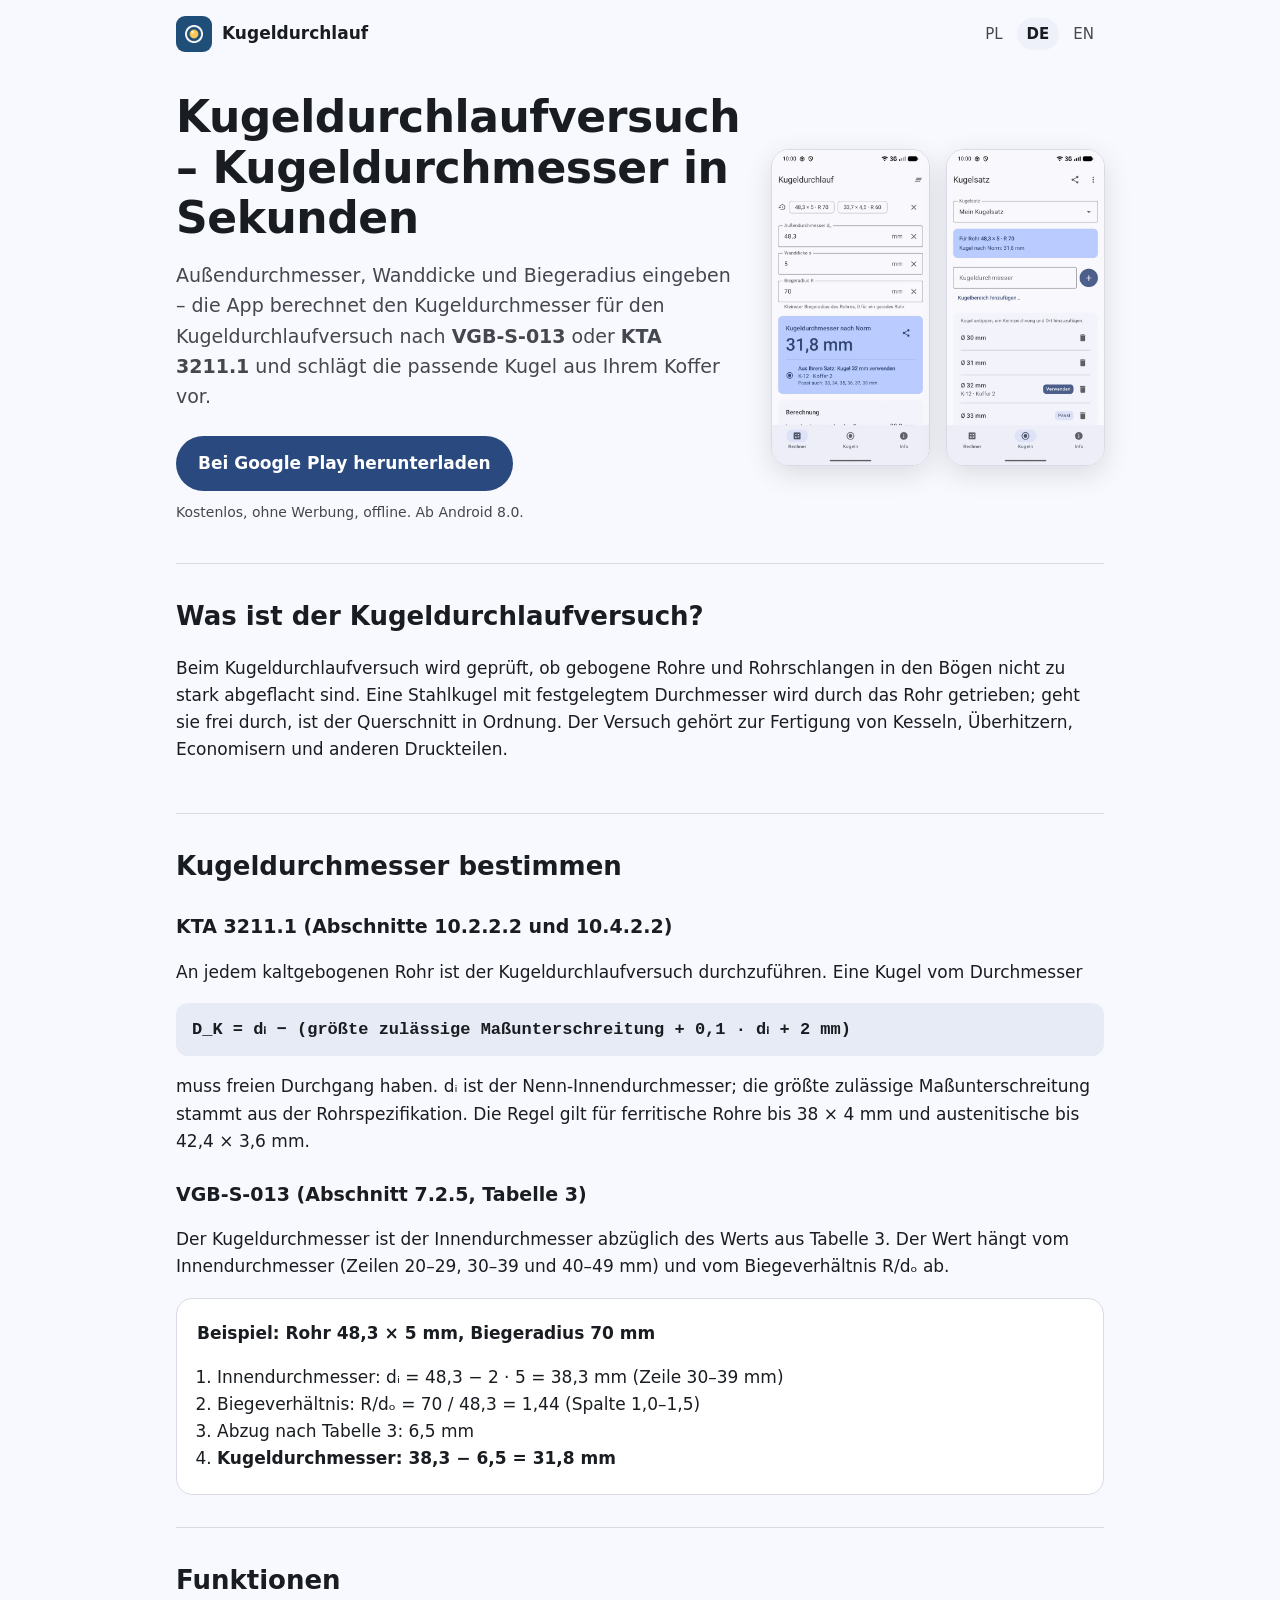
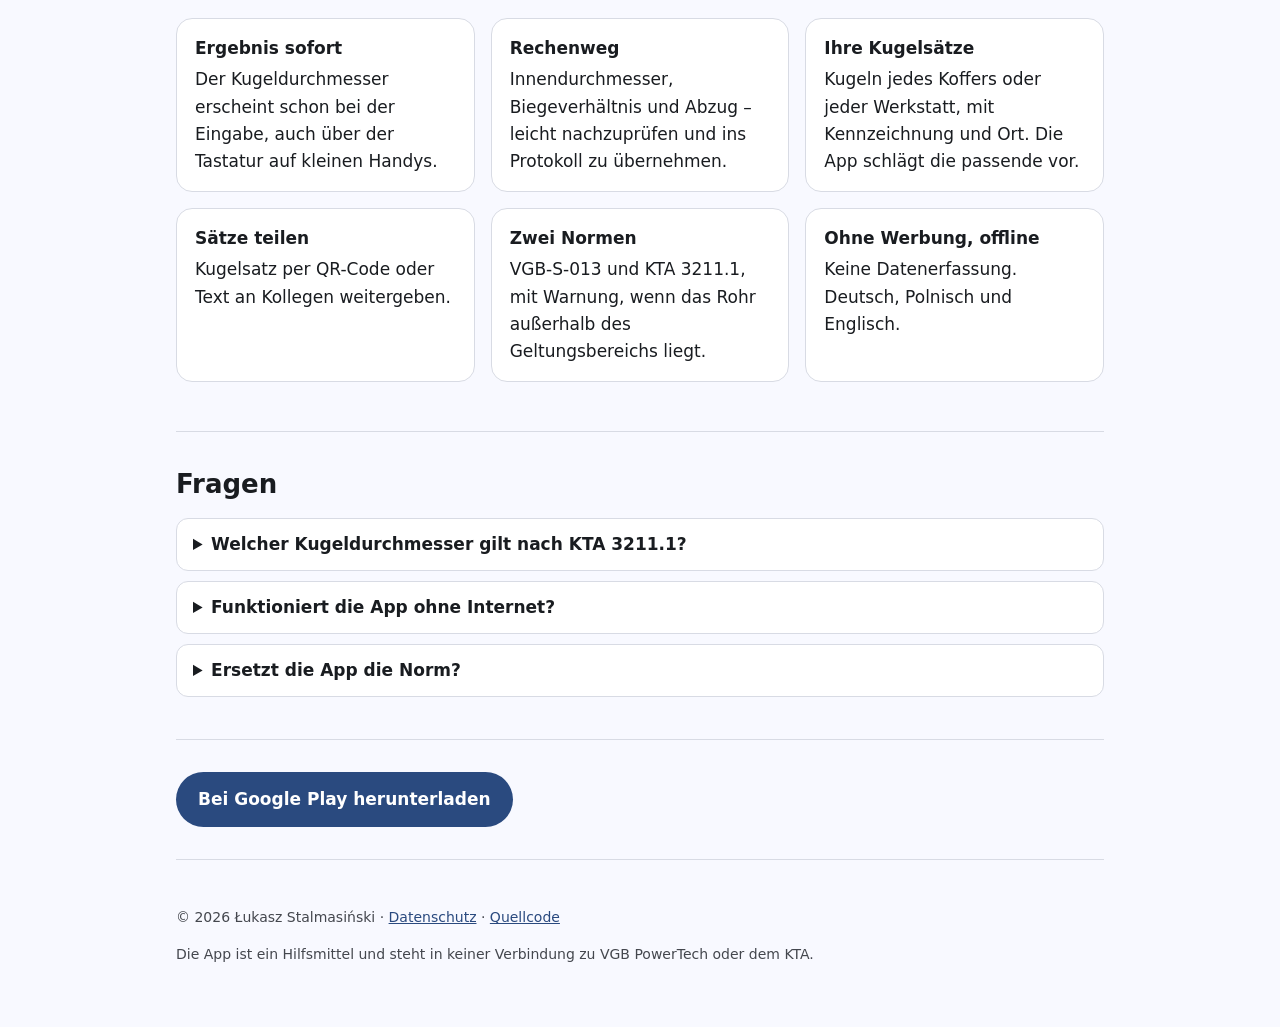
==== docs/de/index.html @ 420a9299 "Add a website about kulowanie / Kugeldurchlaufversuch in PL, DE and EN Almost nothing on the web exp" ====
<!doctype html>
<html lang="de">
<head>
  <meta charset="utf-8">
  <meta name="viewport" content="width=device-width, initial-scale=1">
  <title>Kugeldurchlaufversuch – Kugeldurchmesser berechnen (VGB-S-013, KTA 3211.1)</title>
  <meta name="description" content="Kugeldurchlaufversuch an gebogenen Rohren und Rohrschlangen: Kugeldurchmesser nach VGB-S-013 und KTA 3211.1 berechnen. Kostenlose Android-App, ohne Werbung, offline.">
  <link rel="canonical" href="https://lukaszstalmasinski.github.io/ball-passage-test/de/">
  <link rel="alternate" hreflang="pl" href="https://lukaszstalmasinski.github.io/ball-passage-test/">
  <link rel="alternate" hreflang="de" href="https://lukaszstalmasinski.github.io/ball-passage-test/de/">
  <link rel="alternate" hreflang="en" href="https://lukaszstalmasinski.github.io/ball-passage-test/en/">
  <link rel="alternate" hreflang="x-default" href="https://lukaszstalmasinski.github.io/ball-passage-test/en/">
  <meta property="og:title" content="Kugeldurchlaufversuch – Kugeldurchmesser berechnen">
  <meta property="og:description" content="Kugeldurchmesser für den Kugeldurchlaufversuch an Rohrbögen nach VGB-S-013 und KTA 3211.1. Kostenlose Android-App.">
  <meta property="og:type" content="website">
  <meta property="og:locale" content="de_DE">
  <meta property="og:image" content="https://lukaszstalmasinski.github.io/ball-passage-test/assets/de-result.webp">
  <link rel="icon" href="../assets/icon.png">
  <link rel="stylesheet" href="../assets/site.css">
  <script type="application/ld+json">
  {
    "@context": "https://schema.org",
    "@type": "SoftwareApplication",
    "name": "Kugeldurchlaufversuch Rechner",
    "operatingSystem": "Android",
    "applicationCategory": "BusinessApplication",
    "inLanguage": ["de", "pl", "en"],
    "offers": {"@type": "Offer", "price": "0", "priceCurrency": "EUR"},
    "url": "https://play.google.com/store/apps/details?id=pl.stalmasinski.ballpassage"
  }
  </script>
  <script type="application/ld+json">
  {
    "@context": "https://schema.org",
    "@type": "FAQPage",
    "mainEntity": [
      {"@type": "Question", "name": "Welcher Kugeldurchmesser gilt nach KTA 3211.1?",
       "acceptedAnswer": {"@type": "Answer", "text": "D_K = dᵢ − (größte zulässige Maßunterschreitung + 0,1·dᵢ + 2 mm), wobei dᵢ der Nenn-Innendurchmesser ist (KTA 3211.1, Abschnitte 10.2.2.2 und 10.4.2.2)."}},
      {"@type": "Question", "name": "Welche Kugel für ein Rohr 48,3 × 5 mm mit Biegeradius 70 mm?",
       "acceptedAnswer": {"@type": "Answer", "text": "Nach VGB-S-013: Innendurchmesser 38,3 mm, R/dₒ = 1,44, Abzug nach Tabelle 3 6,5 mm, also Kugeldurchmesser 31,8 mm."}},
      {"@type": "Question", "name": "Funktioniert die App ohne Internet?",
       "acceptedAnswer": {"@type": "Answer", "text": "Ja. Die App funktioniert vollständig offline, ohne Werbung und ohne Datenerfassung."}}
    ]
  }
  </script>
</head>
<body>
  <div class="wrap">
    <header class="top">
      <a class="brand" href="./"><img src="../assets/icon.png" alt="" width="36" height="36">Kugeldurchlauf</a>
      <nav class="lang" aria-label="Sprache">
        <a href="../" hreflang="pl" lang="pl">PL</a>
        <a href="./" aria-current="page" hreflang="de" lang="de">DE</a>
        <a href="../en/" hreflang="en" lang="en">EN</a>
      </nav>
    </header>

    <main>
      <div class="hero">
        <div>
          <h1>Kugeldurchlaufversuch – Kugeldurchmesser in Sekunden</h1>
          <p class="lead">Außendurchmesser, Wanddicke und Biegeradius eingeben – die App berechnet den Kugeldurchmesser für den Kugeldurchlaufversuch nach <strong>VGB-S-013</strong> oder <strong>KTA 3211.1</strong> und schlägt die passende Kugel aus Ihrem Koffer vor.</p>
          <a class="cta" href="https://play.google.com/store/apps/details?id=pl.stalmasinski.ballpassage&amp;hl=de">Bei Google Play herunterladen</a>
          <span class="cta-note">Kostenlos, ohne Werbung, offline. Ab Android 8.0.</span>
        </div>
        <div class="shots">
          <img src="../assets/de-result.webp" width="540" height="1080" alt="Ergebnis: Kugeldurchmesser 31,8 mm für Rohr 48,3 × 5, R 70">
          <img src="../assets/de-balls.webp" width="540" height="1080" alt="Kugelsatz mit Vorschlag, welche Kugel zu verwenden ist">
        </div>
      </div>

      <section>
        <h2>Was ist der Kugeldurchlaufversuch?</h2>
        <p>Beim Kugeldurchlaufversuch wird geprüft, ob gebogene Rohre und Rohrschlangen in den Bögen nicht zu stark abgeflacht sind. Eine Stahlkugel mit festgelegtem Durchmesser wird durch das Rohr getrieben; geht sie frei durch, ist der Querschnitt in Ordnung. Der Versuch gehört zur Fertigung von Kesseln, Überhitzern, Economisern und anderen Druckteilen.</p>
      </section>

      <section>
        <h2>Kugeldurchmesser bestimmen</h2>
        <h3>KTA 3211.1 (Abschnitte 10.2.2.2 und 10.4.2.2)</h3>
        <p>An jedem kaltgebogenen Rohr ist der Kugeldurchlaufversuch durchzuführen. Eine Kugel vom Durchmesser</p>
        <p class="formula">D_K = dᵢ − (größte zulässige Maßunterschreitung + 0,1 · dᵢ + 2 mm)</p>
        <p>muss freien Durchgang haben. dᵢ ist der Nenn-Innendurchmesser; die größte zulässige Maßunterschreitung stammt aus der Rohrspezifikation. Die Regel gilt für ferritische Rohre bis 38 × 4 mm und austenitische bis 42,4 × 3,6 mm.</p>
        <h3>VGB-S-013 (Abschnitt 7.2.5, Tabelle 3)</h3>
        <p>Der Kugeldurchmesser ist der Innendurchmesser abzüglich des Werts aus Tabelle 3. Der Wert hängt vom Innendurchmesser (Zeilen 20–29, 30–39 und 40–49 mm) und vom Biegeverhältnis R/dₒ ab.</p>
        <div class="example">
          <p><strong>Beispiel: Rohr 48,3 × 5 mm, Biegeradius 70 mm</strong></p>
          <ol>
            <li>Innendurchmesser: dᵢ = 48,3 − 2 · 5 = 38,3 mm (Zeile 30–39 mm)</li>
            <li>Biegeverhältnis: R/dₒ = 70 / 48,3 = 1,44 (Spalte 1,0–1,5)</li>
            <li>Abzug nach Tabelle 3: 6,5 mm</li>
            <li><strong>Kugeldurchmesser: 38,3 − 6,5 = 31,8 mm</strong></li>
          </ol>
        </div>
      </section>

      <section>
        <h2>Funktionen</h2>
        <ul class="features">
          <li><strong>Ergebnis sofort</strong>Der Kugeldurchmesser erscheint schon bei der Eingabe, auch über der Tastatur auf kleinen Handys.</li>
          <li><strong>Rechenweg</strong>Innendurchmesser, Biegeverhältnis und Abzug – leicht nachzuprüfen und ins Protokoll zu übernehmen.</li>
          <li><strong>Ihre Kugelsätze</strong>Kugeln jedes Koffers oder jeder Werkstatt, mit Kennzeichnung und Ort. Die App schlägt die passende vor.</li>
          <li><strong>Sätze teilen</strong>Kugelsatz per QR-Code oder Text an Kollegen weitergeben.</li>
          <li><strong>Zwei Normen</strong>VGB-S-013 und KTA 3211.1, mit Warnung, wenn das Rohr außerhalb des Geltungsbereichs liegt.</li>
          <li><strong>Ohne Werbung, offline</strong>Keine Datenerfassung. Deutsch, Polnisch und Englisch.</li>
        </ul>
      </section>

      <section>
        <h2>Fragen</h2>
        <details>
          <summary>Welcher Kugeldurchmesser gilt nach KTA 3211.1?</summary>
          <p>D_K = dᵢ − (größte zulässige Maßunterschreitung + 0,1 · dᵢ + 2 mm). Beispiel: Rohr 25 × 2,6 mm mit 0,5 mm Maßunterschreitung ergibt dᵢ = 19,8 mm und D_K = 15,32 mm.</p>
        </details>
        <details>
          <summary>Funktioniert die App ohne Internet?</summary>
          <p>Ja. Sie funktioniert vollständig offline, ohne Werbung und ohne Datenerfassung. Kugelsätze und letzte Rohre bleiben auf dem Gerät.</p>
        </details>
        <details>
          <summary>Ersetzt die App die Norm?</summary>
          <p>Nein. Sie ist ein Hilfsmittel – Ergebnisse immer mit der aktuellen Ausgabe der Norm und den Projektanforderungen prüfen.</p>
        </details>
      </section>

      <section>
        <a class="cta" href="https://play.google.com/store/apps/details?id=pl.stalmasinski.ballpassage&amp;hl=de">Bei Google Play herunterladen</a>
      </section>
    </main>

    <footer>
      <p>© 2026 Łukasz Stalmasiński · <a href="https://github.com/lukaszstalmasinski/ball-passage-test/blob/main/PRIVACY.md">Datenschutz</a> · <a href="https://github.com/lukaszstalmasinski/ball-passage-test">Quellcode</a></p>
      <p>Die App ist ein Hilfsmittel und steht in keiner Verbindung zu VGB PowerTech oder dem KTA.</p>
    </footer>
  </div>
</body>
</html>
---- docs/assets/site.css ----
:root {
  --bg: #f8f9ff;
  --surface: #ffffff;
  --surface-alt: #eef1fa;
  --text: #191c20;
  --muted: #44474e;
  --primary: #2a4a7f;
  --on-primary: #ffffff;
  --accent: #b9cbff;
  --border: #d8dbe4;
  --code-bg: #e7ebf5;
}

@media (prefers-color-scheme: dark) {
  :root {
    --bg: #111318;
    --surface: #1a1c21;
    --surface-alt: #22252c;
    --text: #e2e2e9;
    --muted: #c4c6d0;
    --primary: #aac7ff;
    --on-primary: #0a305f;
    --accent: #2a4a7f;
    --border: #33363e;
    --code-bg: #262a33;
  }
}

* { box-sizing: border-box; }

html { -webkit-text-size-adjust: 100%; }

body {
  margin: 0;
  background: var(--bg);
  color: var(--text);
  font: 17px/1.6 system-ui, -apple-system, "Segoe UI", Roboto, "Helvetica Neue", Arial, sans-serif;
}

a { color: var(--primary); }

.wrap { max-width: 960px; margin: 0 auto; padding: 0 16px; }

header.top {
  display: flex;
  align-items: center;
  justify-content: space-between;
  gap: 16px;
  padding: 16px 0;
}

.brand { display: flex; align-items: center; gap: 10px; font-weight: 600; color: var(--text); text-decoration: none; }
.brand img { width: 36px; height: 36px; border-radius: 9px; }

nav.lang { display: flex; gap: 4px; font-size: 15px; }
nav.lang a { padding: 4px 10px; border-radius: 999px; text-decoration: none; color: var(--muted); }
nav.lang a[aria-current="page"] { background: var(--surface-alt); color: var(--text); font-weight: 600; }

.hero {
  display: grid;
  grid-template-columns: 1.2fr 1fr;
  gap: 32px;
  align-items: center;
  padding: 24px 0 40px;
}

.hero h1 { font-size: clamp(30px, 5vw, 44px); line-height: 1.15; margin: 0 0 16px; letter-spacing: -0.01em; }
.hero p.lead { font-size: 19px; color: var(--muted); margin: 0 0 24px; }

.cta {
  display: inline-flex;
  align-items: center;
  gap: 10px;
  background: var(--primary);
  color: var(--on-primary);
  padding: 14px 22px;
  border-radius: 999px;
  font-weight: 600;
  text-decoration: none;
}
.cta:hover { filter: brightness(1.08); }
.cta-note { display: block; margin-top: 10px; font-size: 14px; color: var(--muted); }

.shots { display: flex; gap: 16px; justify-content: center; }
.shots img {
  width: 48%;
  max-width: 220px;
  height: auto;
  border-radius: 18px;
  border: 1px solid var(--border);
  box-shadow: 0 8px 28px rgba(0, 0, 0, 0.12);
}

section { padding: 32px 0; border-top: 1px solid var(--border); }
section h2 { font-size: 26px; margin: 0 0 12px; }
section h3 { font-size: 19px; margin: 24px 0 8px; }

.formula {
  background: var(--code-bg);
  border-radius: 12px;
  padding: 14px 16px;
  font: 600 17px/1.5 ui-monospace, "Cascadia Mono", Consolas, monospace;
  overflow-x: auto;
}

.example { background: var(--surface); border: 1px solid var(--border); border-radius: 16px; padding: 4px 20px; }
.example ol { padding-left: 20px; }

.features { display: grid; grid-template-columns: repeat(auto-fit, minmax(240px, 1fr)); gap: 16px; padding: 0; list-style: none; }
.features li { background: var(--surface); border: 1px solid var(--border); border-radius: 16px; padding: 16px 18px; }
.features strong { display: block; margin-bottom: 4px; }

details { background: var(--surface); border: 1px solid var(--border); border-radius: 12px; padding: 12px 16px; margin: 10px 0; }
summary { cursor: pointer; font-weight: 600; }

footer { padding: 32px 0 48px; color: var(--muted); font-size: 14px; border-top: 1px solid var(--border); }

@media (max-width: 720px) {
  .hero { grid-template-columns: 1fr; padding-top: 8px; }
  .shots img { width: 46%; }
}
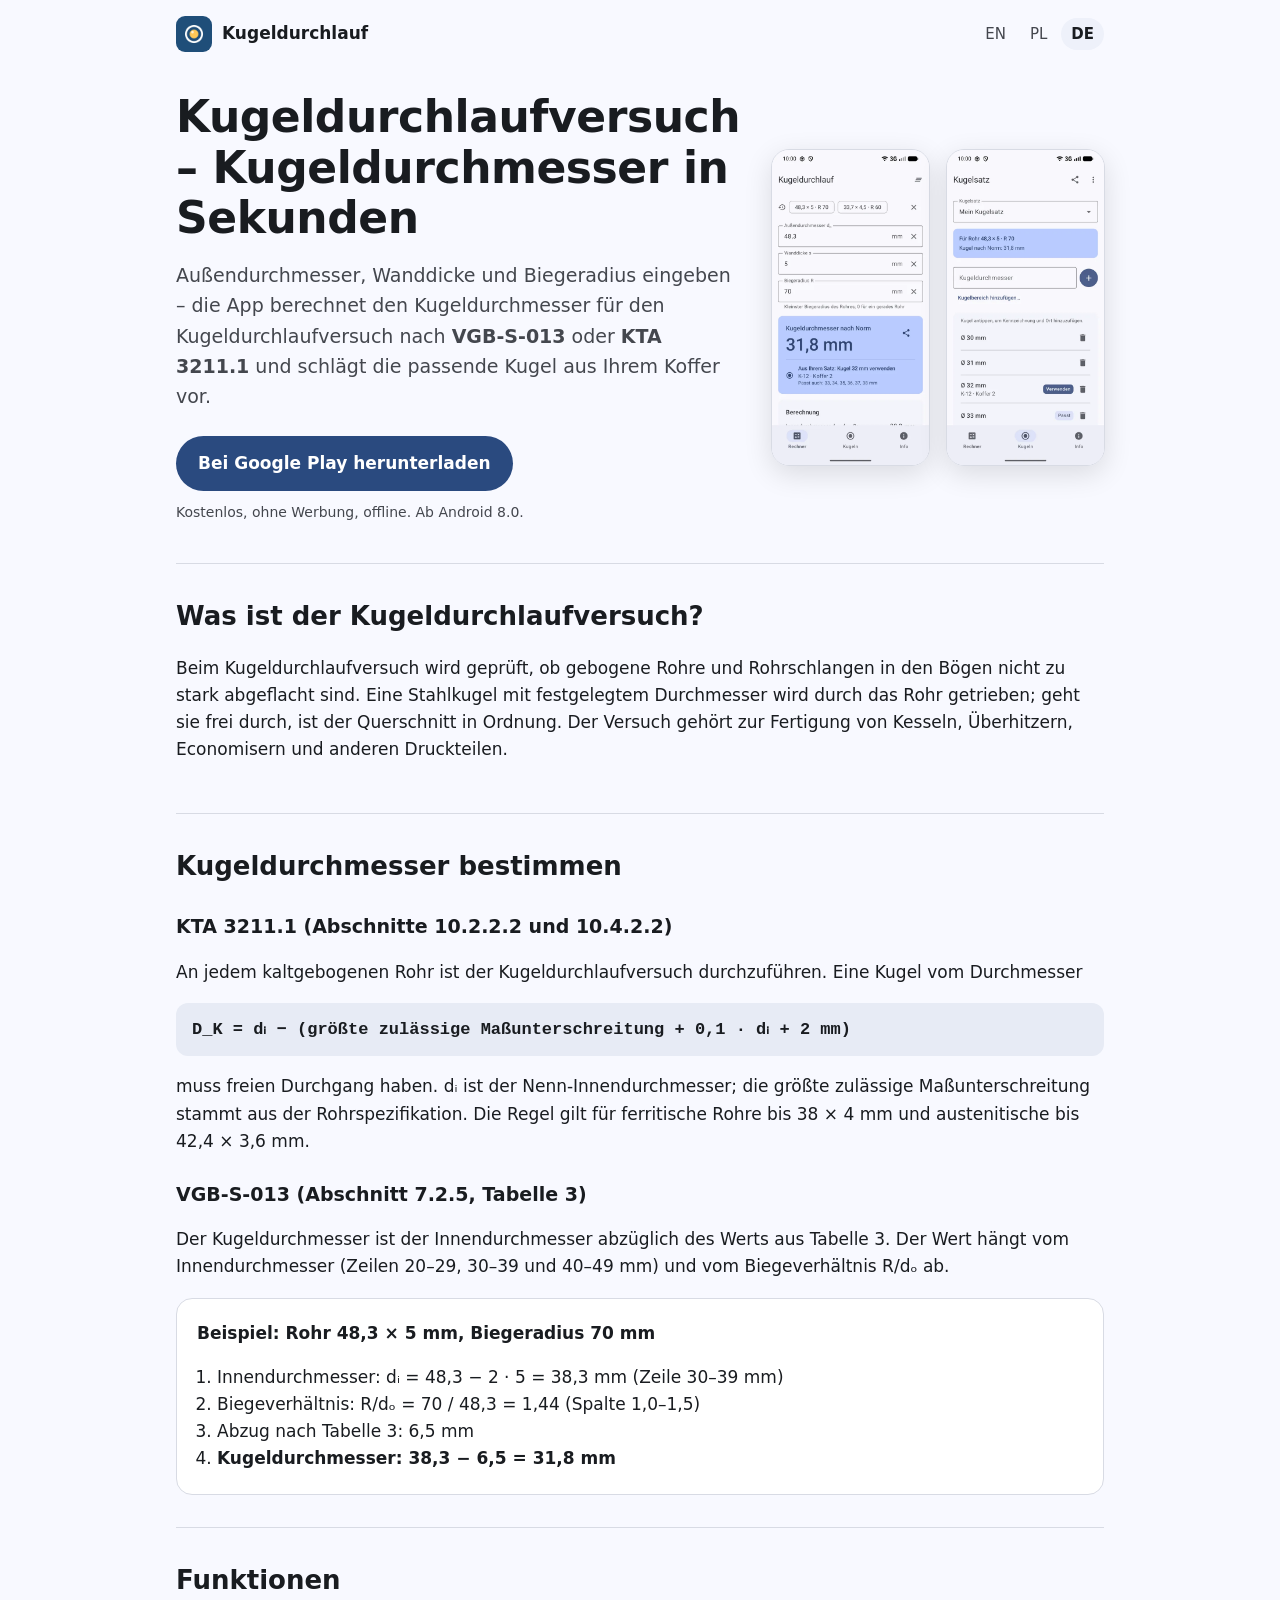
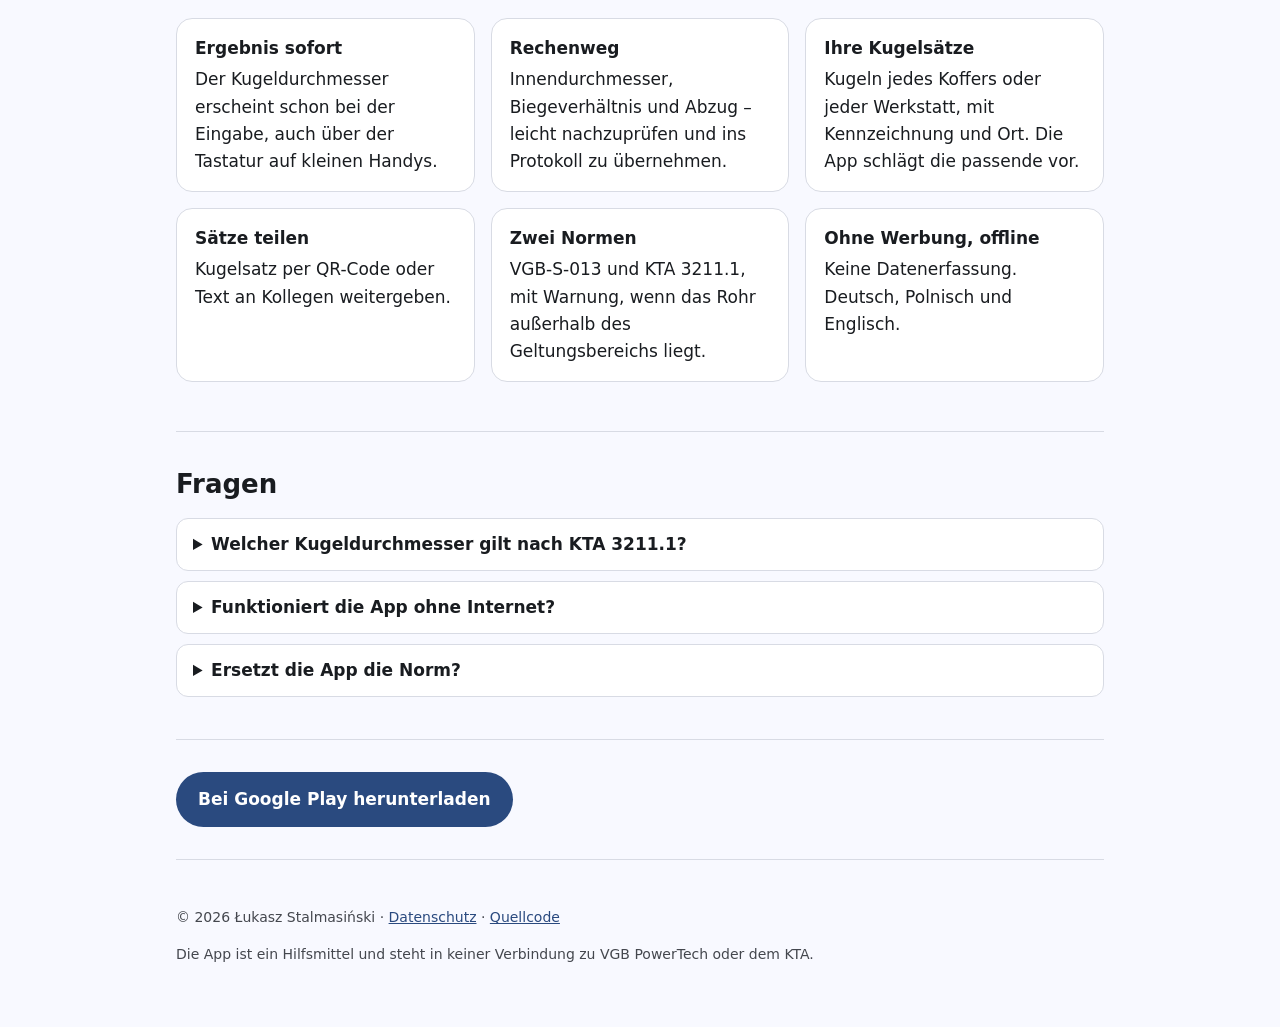
==== commit 01b8d0b8: "Make English the default page of the website The site root is now English, with Polish under /pl/ an" ====
--- a/docs/de/index.html
+++ b/docs/de/index.html
@@ -6,10 +6,10 @@
   <title>Kugeldurchlaufversuch – Kugeldurchmesser berechnen (VGB-S-013, KTA 3211.1)</title>
   <meta name="description" content="Kugeldurchlaufversuch an gebogenen Rohren und Rohrschlangen: Kugeldurchmesser nach VGB-S-013 und KTA 3211.1 berechnen. Kostenlose Android-App, ohne Werbung, offline.">
   <link rel="canonical" href="https://lukaszstalmasinski.github.io/ball-passage-test/de/">
-  <link rel="alternate" hreflang="pl" href="https://lukaszstalmasinski.github.io/ball-passage-test/">
+  <link rel="alternate" hreflang="en" href="https://lukaszstalmasinski.github.io/ball-passage-test/">
+  <link rel="alternate" hreflang="pl" href="https://lukaszstalmasinski.github.io/ball-passage-test/pl/">
   <link rel="alternate" hreflang="de" href="https://lukaszstalmasinski.github.io/ball-passage-test/de/">
-  <link rel="alternate" hreflang="en" href="https://lukaszstalmasinski.github.io/ball-passage-test/en/">
-  <link rel="alternate" hreflang="x-default" href="https://lukaszstalmasinski.github.io/ball-passage-test/en/">
+  <link rel="alternate" hreflang="x-default" href="https://lukaszstalmasinski.github.io/ball-passage-test/">
   <meta property="og:title" content="Kugeldurchlaufversuch – Kugeldurchmesser berechnen">
   <meta property="og:description" content="Kugeldurchmesser für den Kugeldurchlaufversuch an Rohrbögen nach VGB-S-013 und KTA 3211.1. Kostenlose Android-App.">
   <meta property="og:type" content="website">
@@ -49,9 +49,9 @@
     <header class="top">
       <a class="brand" href="./"><img src="../assets/icon.png" alt="" width="36" height="36">Kugeldurchlauf</a>
       <nav class="lang" aria-label="Sprache">
-        <a href="../" hreflang="pl" lang="pl">PL</a>
-        <a href="./" aria-current="page" hreflang="de" lang="de">DE</a>
-        <a href="../en/" hreflang="en" lang="en">EN</a>
+        <a href="../" hreflang="en" lang="en">EN</a>
+        <a href="../pl/" hreflang="pl" lang="pl">PL</a>
+        <a href="../de/" aria-current="page" hreflang="de" lang="de">DE</a>
       </nav>
     </header>
 
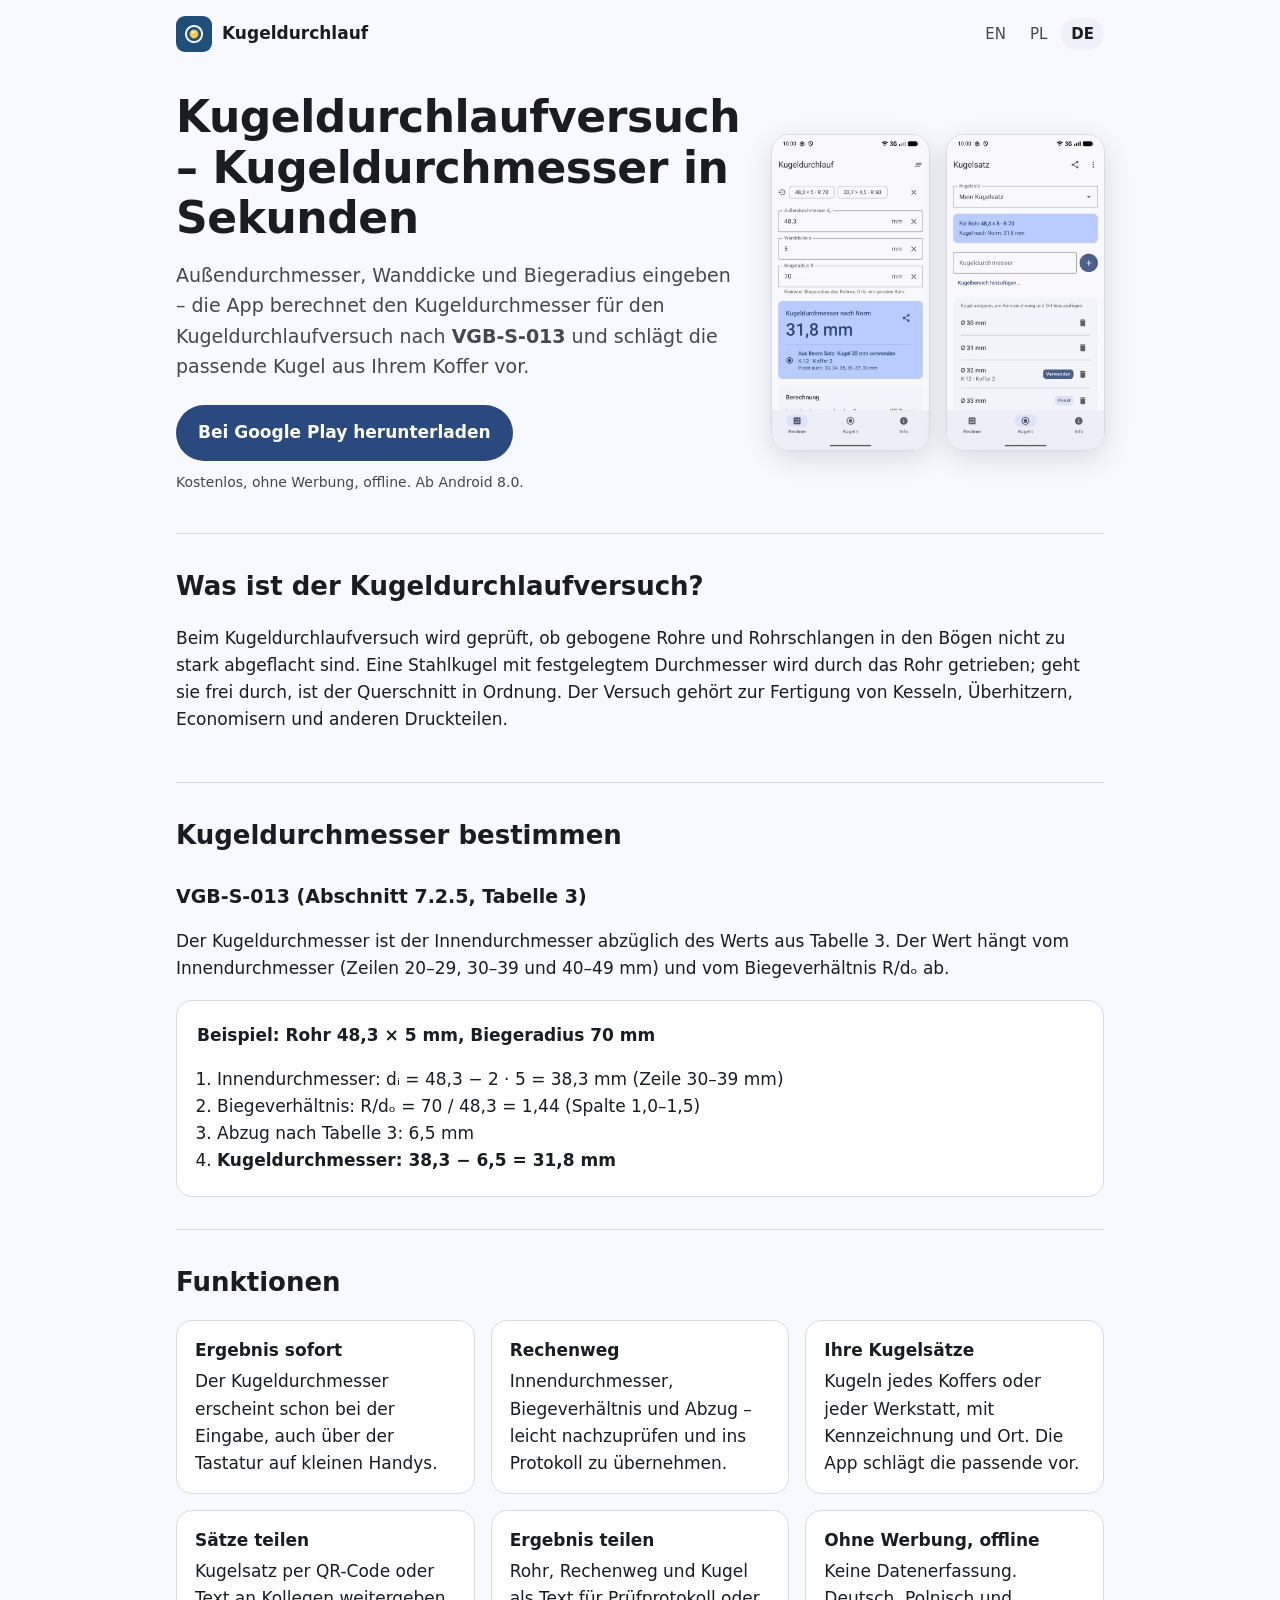
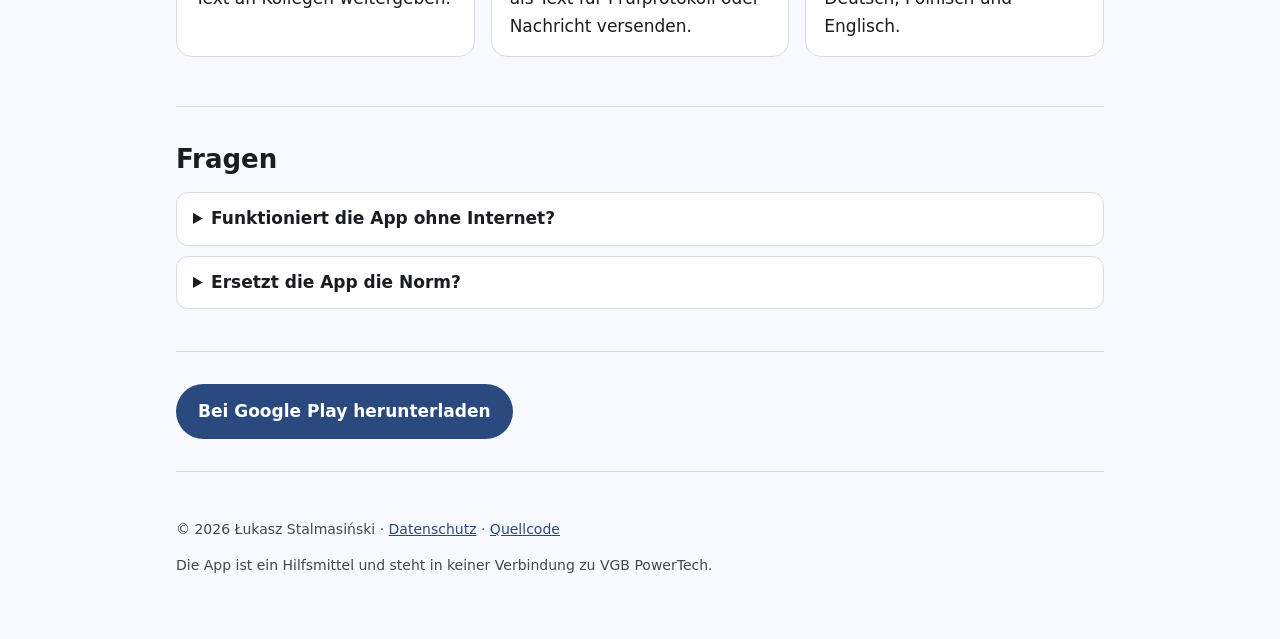
==== commit 98143baa: "Leave KTA 3211.1 out of the website The KTA 3211.1 mode is not going into the app for now, so the pa" ====
--- a/docs/de/index.html
+++ b/docs/de/index.html
@@ -3,15 +3,15 @@
 <head>
   <meta charset="utf-8">
   <meta name="viewport" content="width=device-width, initial-scale=1">
-  <title>Kugeldurchlaufversuch – Kugeldurchmesser berechnen (VGB-S-013, KTA 3211.1)</title>
-  <meta name="description" content="Kugeldurchlaufversuch an gebogenen Rohren und Rohrschlangen: Kugeldurchmesser nach VGB-S-013 und KTA 3211.1 berechnen. Kostenlose Android-App, ohne Werbung, offline.">
+  <title>Kugeldurchlaufversuch – Kugeldurchmesser berechnen (VGB-S-013)</title>
+  <meta name="description" content="Kugeldurchlaufversuch an gebogenen Rohren und Rohrschlangen: Kugeldurchmesser nach VGB-S-013, Tabelle 3 berechnen. Kostenlose Android-App, ohne Werbung, offline.">
   <link rel="canonical" href="https://lukaszstalmasinski.github.io/ball-passage-test/de/">
   <link rel="alternate" hreflang="en" href="https://lukaszstalmasinski.github.io/ball-passage-test/">
   <link rel="alternate" hreflang="pl" href="https://lukaszstalmasinski.github.io/ball-passage-test/pl/">
   <link rel="alternate" hreflang="de" href="https://lukaszstalmasinski.github.io/ball-passage-test/de/">
   <link rel="alternate" hreflang="x-default" href="https://lukaszstalmasinski.github.io/ball-passage-test/">
   <meta property="og:title" content="Kugeldurchlaufversuch – Kugeldurchmesser berechnen">
-  <meta property="og:description" content="Kugeldurchmesser für den Kugeldurchlaufversuch an Rohrbögen nach VGB-S-013 und KTA 3211.1. Kostenlose Android-App.">
+  <meta property="og:description" content="Kugeldurchmesser für den Kugeldurchlaufversuch an Rohrbögen nach VGB-S-013. Kostenlose Android-App.">
   <meta property="og:type" content="website">
   <meta property="og:locale" content="de_DE">
   <meta property="og:image" content="https://lukaszstalmasinski.github.io/ball-passage-test/assets/de-result.webp">
@@ -34,8 +34,6 @@
     "@context": "https://schema.org",
     "@type": "FAQPage",
     "mainEntity": [
-      {"@type": "Question", "name": "Welcher Kugeldurchmesser gilt nach KTA 3211.1?",
-       "acceptedAnswer": {"@type": "Answer", "text": "D_K = dᵢ − (größte zulässige Maßunterschreitung + 0,1·dᵢ + 2 mm), wobei dᵢ der Nenn-Innendurchmesser ist (KTA 3211.1, Abschnitte 10.2.2.2 und 10.4.2.2)."}},
       {"@type": "Question", "name": "Welche Kugel für ein Rohr 48,3 × 5 mm mit Biegeradius 70 mm?",
        "acceptedAnswer": {"@type": "Answer", "text": "Nach VGB-S-013: Innendurchmesser 38,3 mm, R/dₒ = 1,44, Abzug nach Tabelle 3 6,5 mm, also Kugeldurchmesser 31,8 mm."}},
       {"@type": "Question", "name": "Funktioniert die App ohne Internet?",
@@ -59,7 +57,7 @@
       <div class="hero">
         <div>
           <h1>Kugeldurchlaufversuch – Kugeldurchmesser in Sekunden</h1>
-          <p class="lead">Außendurchmesser, Wanddicke und Biegeradius eingeben – die App berechnet den Kugeldurchmesser für den Kugeldurchlaufversuch nach <strong>VGB-S-013</strong> oder <strong>KTA 3211.1</strong> und schlägt die passende Kugel aus Ihrem Koffer vor.</p>
+          <p class="lead">Außendurchmesser, Wanddicke und Biegeradius eingeben – die App berechnet den Kugeldurchmesser für den Kugeldurchlaufversuch nach <strong>VGB-S-013</strong> und schlägt die passende Kugel aus Ihrem Koffer vor.</p>
           <a class="cta" href="https://play.google.com/store/apps/details?id=pl.stalmasinski.ballpassage&amp;hl=de">Bei Google Play herunterladen</a>
           <span class="cta-note">Kostenlos, ohne Werbung, offline. Ab Android 8.0.</span>
         </div>
@@ -76,10 +74,6 @@
 
       <section>
         <h2>Kugeldurchmesser bestimmen</h2>
-        <h3>KTA 3211.1 (Abschnitte 10.2.2.2 und 10.4.2.2)</h3>
-        <p>An jedem kaltgebogenen Rohr ist der Kugeldurchlaufversuch durchzuführen. Eine Kugel vom Durchmesser</p>
-        <p class="formula">D_K = dᵢ − (größte zulässige Maßunterschreitung + 0,1 · dᵢ + 2 mm)</p>
-        <p>muss freien Durchgang haben. dᵢ ist der Nenn-Innendurchmesser; die größte zulässige Maßunterschreitung stammt aus der Rohrspezifikation. Die Regel gilt für ferritische Rohre bis 38 × 4 mm und austenitische bis 42,4 × 3,6 mm.</p>
         <h3>VGB-S-013 (Abschnitt 7.2.5, Tabelle 3)</h3>
         <p>Der Kugeldurchmesser ist der Innendurchmesser abzüglich des Werts aus Tabelle 3. Der Wert hängt vom Innendurchmesser (Zeilen 20–29, 30–39 und 40–49 mm) und vom Biegeverhältnis R/dₒ ab.</p>
         <div class="example">
@@ -100,17 +94,13 @@
           <li><strong>Rechenweg</strong>Innendurchmesser, Biegeverhältnis und Abzug – leicht nachzuprüfen und ins Protokoll zu übernehmen.</li>
           <li><strong>Ihre Kugelsätze</strong>Kugeln jedes Koffers oder jeder Werkstatt, mit Kennzeichnung und Ort. Die App schlägt die passende vor.</li>
           <li><strong>Sätze teilen</strong>Kugelsatz per QR-Code oder Text an Kollegen weitergeben.</li>
-          <li><strong>Zwei Normen</strong>VGB-S-013 und KTA 3211.1, mit Warnung, wenn das Rohr außerhalb des Geltungsbereichs liegt.</li>
+          <li><strong>Ergebnis teilen</strong>Rohr, Rechenweg und Kugel als Text für Prüfprotokoll oder Nachricht versenden.</li>
           <li><strong>Ohne Werbung, offline</strong>Keine Datenerfassung. Deutsch, Polnisch und Englisch.</li>
         </ul>
       </section>
 
       <section>
         <h2>Fragen</h2>
-        <details>
-          <summary>Welcher Kugeldurchmesser gilt nach KTA 3211.1?</summary>
-          <p>D_K = dᵢ − (größte zulässige Maßunterschreitung + 0,1 · dᵢ + 2 mm). Beispiel: Rohr 25 × 2,6 mm mit 0,5 mm Maßunterschreitung ergibt dᵢ = 19,8 mm und D_K = 15,32 mm.</p>
-        </details>
         <details>
           <summary>Funktioniert die App ohne Internet?</summary>
           <p>Ja. Sie funktioniert vollständig offline, ohne Werbung und ohne Datenerfassung. Kugelsätze und letzte Rohre bleiben auf dem Gerät.</p>
@@ -128,7 +118,7 @@
 
     <footer>
       <p>© 2026 Łukasz Stalmasiński · <a href="https://github.com/lukaszstalmasinski/ball-passage-test/blob/main/PRIVACY.md">Datenschutz</a> · <a href="https://github.com/lukaszstalmasinski/ball-passage-test">Quellcode</a></p>
-      <p>Die App ist ein Hilfsmittel und steht in keiner Verbindung zu VGB PowerTech oder dem KTA.</p>
+      <p>Die App ist ein Hilfsmittel und steht in keiner Verbindung zu VGB PowerTech.</p>
     </footer>
   </div>
 </body>
